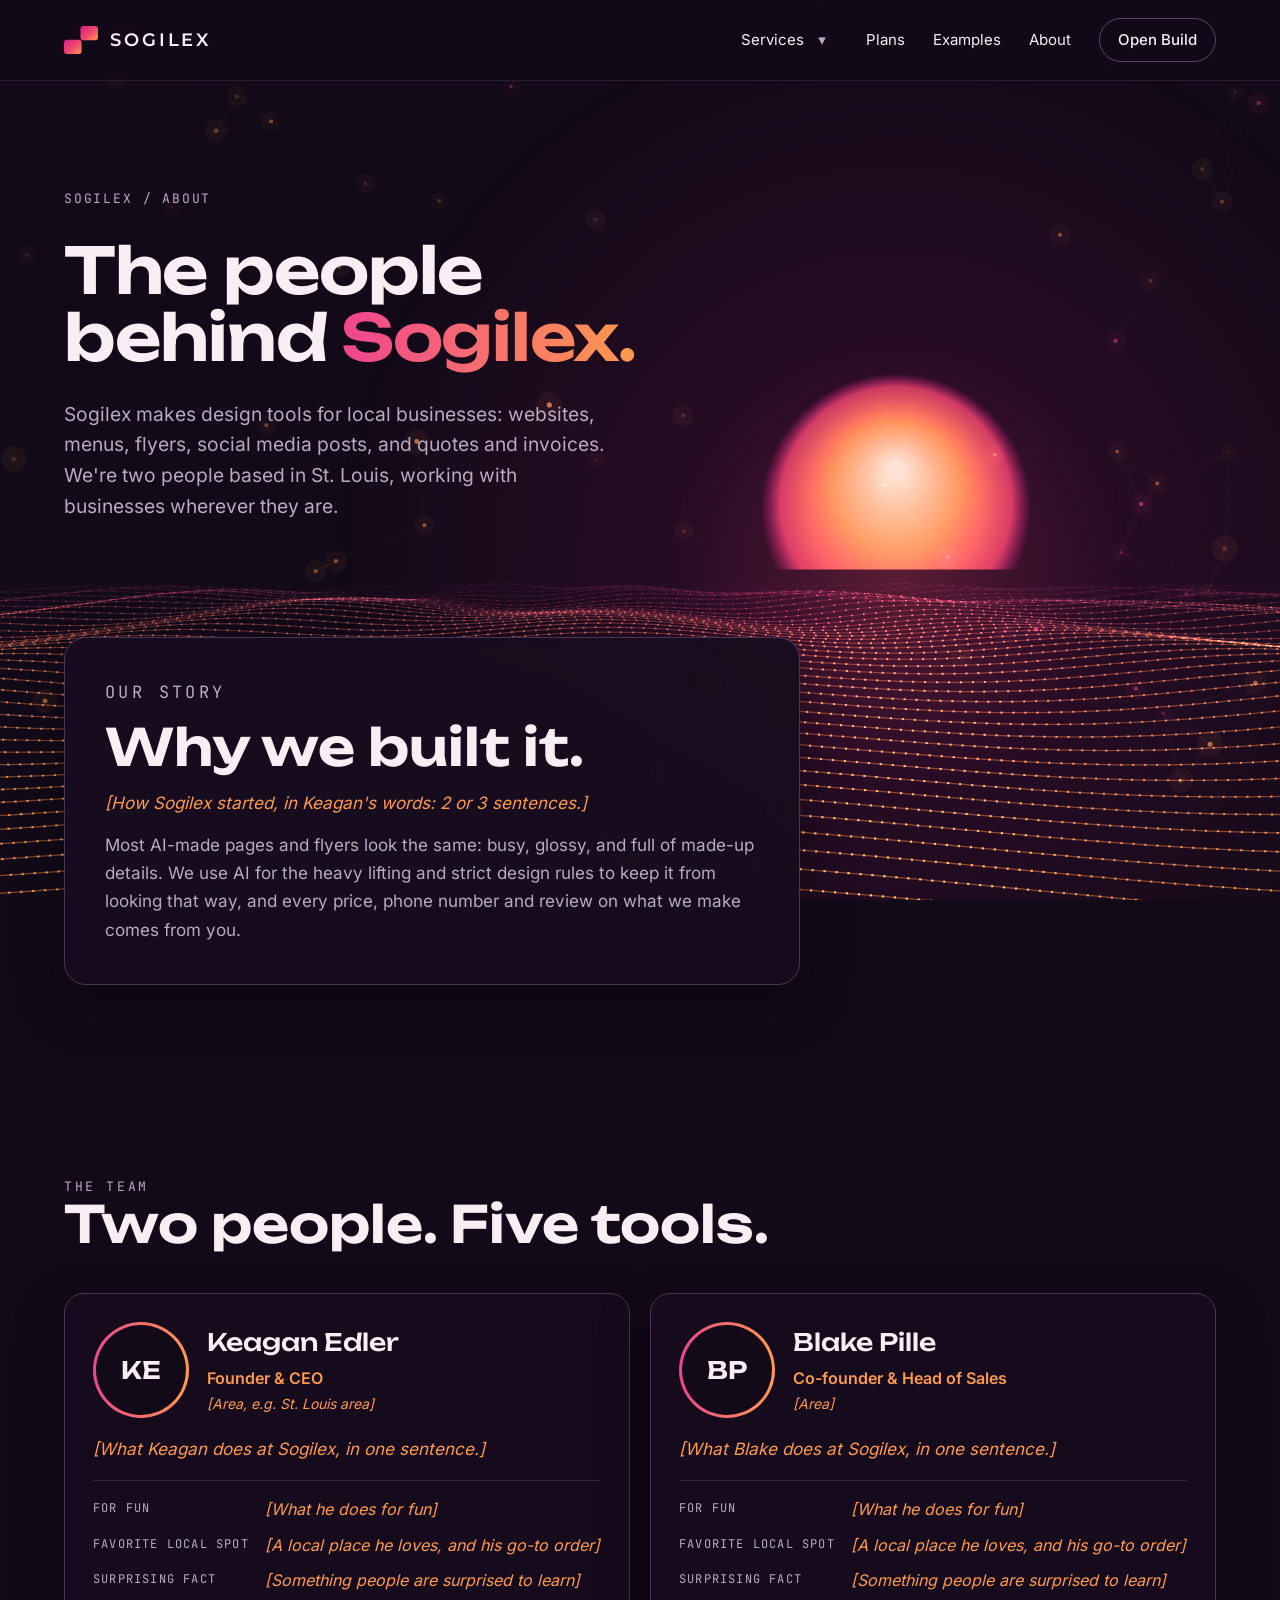
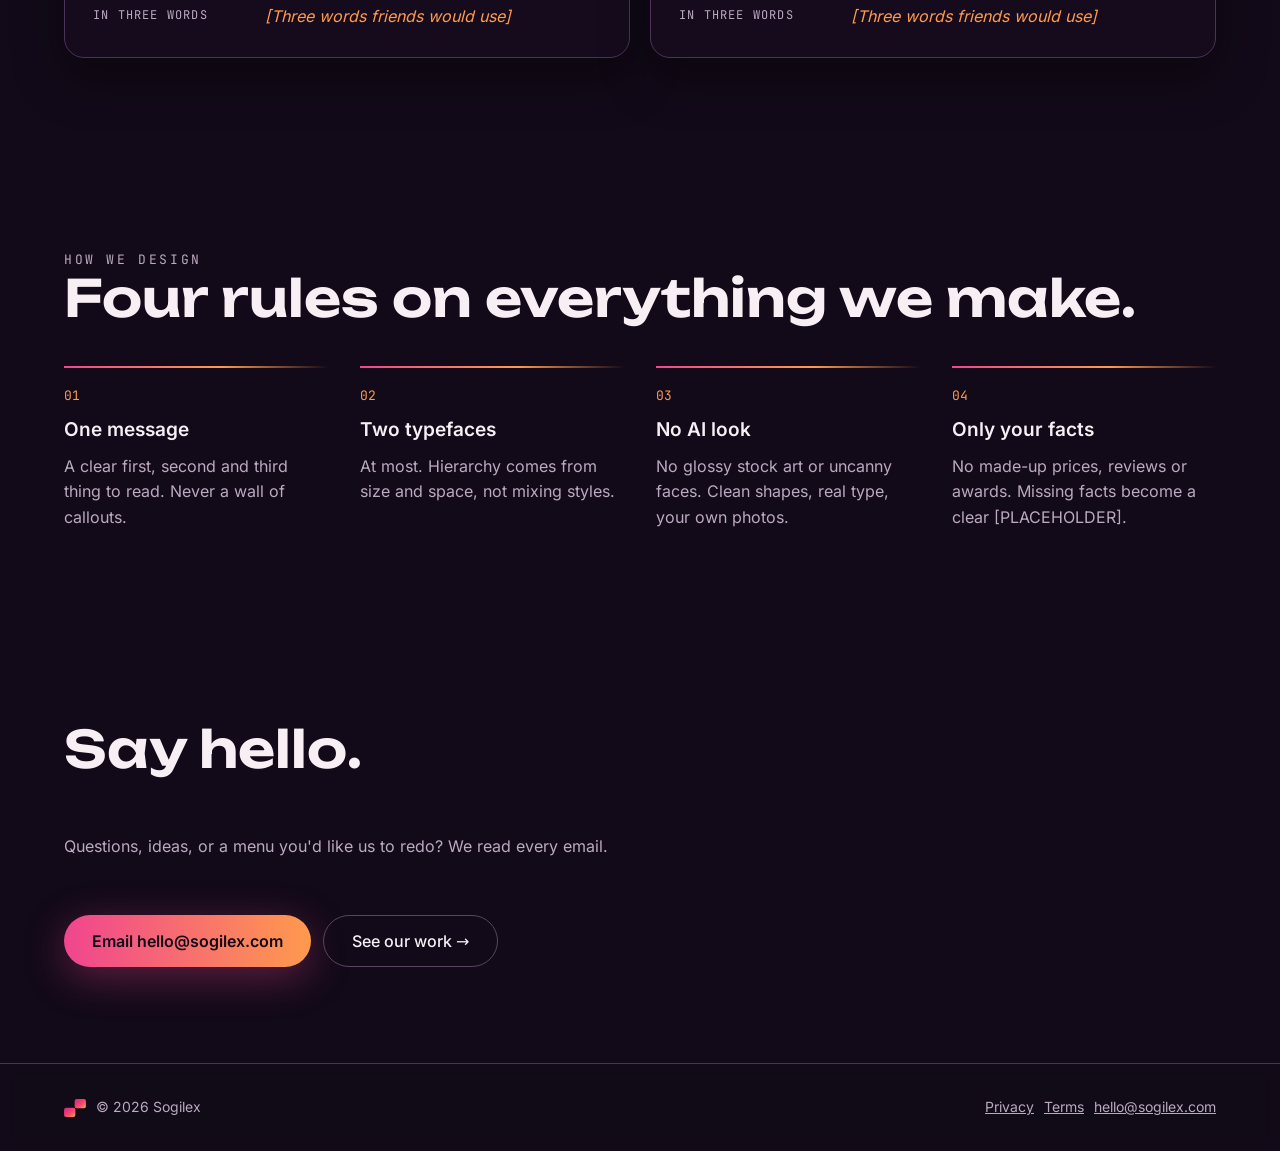
==== about/index.html @ e08c6258 "About page (team, story, rules, contact) with marked blanks for the team's answers; menu: About repl" ====
<!doctype html>
<html lang="en">
<head>
<meta charset="utf-8">
<meta name="viewport" content="width=device-width, initial-scale=1">
<title>About Sogilex · The people behind it</title>
<meta name="description" content="Sogilex makes design tools for local businesses. Meet the two people behind it, based in St. Louis and working with businesses anywhere.">
<meta name="theme-color" content="#120A18">
<meta property="og:title" content="The people behind Sogilex">
<meta property="og:description" content="Design tools for local businesses, made by two people based in St. Louis.">
<meta property="og:url" content="https://sogilex.com/about/">
<link rel="icon" href="/favicon.svg" type="image/svg+xml">
<link rel="preload" href="/assets/fonts/unbounded-latin-600-normal.woff2" as="font" type="font/woff2" crossorigin>
<link rel="stylesheet" href="/assets/site.css">
<script src="/assets/scene.js" defer></script>
<script src="/assets/services.js" defer></script>
</head>
<body>
<a class="skip" href="#main">Skip to content</a>

<svg width="0" height="0" style="position: absolute" aria-hidden="true" focusable="false">
  <defs>
    <linearGradient id="sunset" x1="0" y1="0" x2="1" y2="1"><stop offset="0" stop-color="#D91E8C"/><stop offset="0.55" stop-color="#F2496B"/><stop offset="1" stop-color="#FF9A4D"/></linearGradient>
    <symbol id="mark" viewBox="0 0 124 102"><rect x="0" y="50" width="64" height="52" rx="11" fill="url(#sunset)"/><rect x="60" y="0" width="64" height="52" rx="11" fill="url(#sunset)"/></symbol>
  </defs>
</svg>

<canvas id="scene" aria-hidden="true"></canvas>

<div class="page">
  <header class="site-header">
    <div class="wrap bar">
      <a class="logo" href="/" aria-label="Sogilex home"><svg width="34" height="28" aria-hidden="true"><use href="#mark"/></svg><span class="wordmark">SOGILEX</span></a>
      <nav aria-label="Main">
        <ul class="nav">
          <li class="nav-services"><a href="/services/">Services</a></li>
          <li><a href="/plans/">Plans</a></li>
          <li><a href="/examples/">Examples</a></li>
          <li><a href="/about/" aria-current="page">About</a></li>
          <li><a class="btn btn-ghost btn-sm" href="https://build.sogilex.com/">Open Build</a></li>
        </ul>
      </nav>
    </div>
  </header>

  <main id="main">
    <section class="page-hero hero about-hero" aria-labelledby="hero-title">
      <div class="wrap">
        <div class="hero-copy">
          <a class="crumb" href="/">SOGILEX / ABOUT</a>
          <h1 id="hero-title">The people behind <span class="glow-text">Sogilex.</span></h1>
          <p class="lede" data-horizon>Sogilex makes design tools for local businesses: websites, menus, flyers, social media posts, and quotes and invoices. We're two people based in St. Louis, working with businesses wherever they are.</p>
        </div>
      </div>
    </section>

    <!-- OUR STORY: Keagan writes 2-3 sentences on how and why Sogilex started. Remove the todo class when filled. -->
    <section class="block about-story" aria-labelledby="story-title">
      <div class="wrap">
        <div class="story panel">
          <p class="label">Our story</p>
          <h2 class="h2" id="story-title">Why we built it.</h2>
          <p class="todo">[How Sogilex started, in Keagan's words: 2 or 3 sentences.]</p>
          <p>Most AI-made pages and flyers look the same: busy, glossy, and full of made-up details. We use AI for the heavy lifting and strict design rules to keep it from looking that way, and every price, phone number and review on what we make comes from you.</p>
        </div>
      </div>
    </section>

    <!-- THE TEAM: filled from each person's "Meet the team" profile. Every [bracket] is a blank to fill; remove the todo class when it's real. -->
    <section class="block" aria-labelledby="team-title">
      <div class="wrap">
        <div>
          <p class="label">The team</p>
          <h2 class="h2" id="team-title">Two people. Five tools.</h2>
        </div>
        <div class="team">
          <article class="person panel">
            <div class="person-top">
              <div class="person-photo" aria-hidden="true"><span>KE</span></div>
              <div>
                <h3>Keagan Edler</h3>
                <p class="person-title">Founder &amp; CEO</p>
                <p class="person-area todo">[Area, e.g. St. Louis area]</p>
              </div>
            </div>
            <p class="person-role todo">[What Keagan does at Sogilex, in one sentence.]</p>
            <dl class="person-facts">
              <dt>For fun</dt><dd class="todo">[What he does for fun]</dd>
              <dt>Favorite local spot</dt><dd class="todo">[A local place he loves, and his go-to order]</dd>
              <dt>Surprising fact</dt><dd class="todo">[Something people are surprised to learn]</dd>
              <dt>In three words</dt><dd class="todo">[Three words friends would use]</dd>
            </dl>
          </article>
          <article class="person panel">
            <div class="person-top">
              <div class="person-photo" aria-hidden="true"><span>BP</span></div>
              <div>
                <h3>Blake Pille</h3>
                <p class="person-title">Co-founder &amp; Head of Sales</p>
                <p class="person-area todo">[Area]</p>
              </div>
            </div>
            <p class="person-role todo">[What Blake does at Sogilex, in one sentence.]</p>
            <dl class="person-facts">
              <dt>For fun</dt><dd class="todo">[What he does for fun]</dd>
              <dt>Favorite local spot</dt><dd class="todo">[A local place he loves, and his go-to order]</dd>
              <dt>Surprising fact</dt><dd class="todo">[Something people are surprised to learn]</dd>
              <dt>In three words</dt><dd class="todo">[Three words friends would use]</dd>
            </dl>
          </article>
        </div>
      </div>
    </section>

    <section class="block about-rules" aria-labelledby="rules-title">
      <div class="wrap">
        <div>
          <p class="label">How we design</p>
          <h2 class="h2" id="rules-title">Four rules on everything we make.</h2>
        </div>
        <ol class="rule-row">
          <li><span class="num">01</span><h3>One message</h3><p>A clear first, second and third thing to read. Never a wall of callouts.</p></li>
          <li><span class="num">02</span><h3>Two typefaces</h3><p>At most. Hierarchy comes from size and space, not mixing styles.</p></li>
          <li><span class="num">03</span><h3>No AI look</h3><p>No glossy stock art or uncanny faces. Clean shapes, real type, your own photos.</p></li>
          <li><span class="num">04</span><h3>Only your facts</h3><p>No made-up prices, reviews or awards. Missing facts become a clear [PLACEHOLDER].</p></li>
        </ol>
      </div>
    </section>

    <section class="block about-cta" aria-labelledby="cta-title">
      <div class="wrap">
        <h2 class="h2" id="cta-title">Say hello.</h2>
        <p class="muted">Questions, ideas, or a menu you'd like us to redo? We read every email.</p>
        <div class="actions">
          <a class="btn btn-primary" href="mailto:hello@sogilex.com">Email hello@sogilex.com</a>
          <a class="btn btn-ghost" href="/examples/">See our work →</a>
        </div>
      </div>
    </section>
  </main>

  <footer class="site-footer solid">
    <div class="wrap">
      <span><svg width="22" height="18" aria-hidden="true"><use href="#mark"/></svg>© 2026 Sogilex</span>
      <span class="foot-links"><a href="/privacy/">Privacy</a><a href="/terms/">Terms</a><a href="mailto:hello@sogilex.com">hello@sogilex.com</a></span>
    </div>
  </footer>
</div>
</body>
</html>
---- assets/site.css ----
/* Sogilex: sunset on a night sky. Tokens match design/README.md. */
@font-face { font-family: "Unbounded"; font-weight: 500; font-display: swap; src: url("fonts/unbounded-latin-500-normal.woff2") format("woff2"); }
@font-face { font-family: "Unbounded"; font-weight: 600; font-display: swap; src: url("fonts/unbounded-latin-600-normal.woff2") format("woff2"); }
@font-face { font-family: "Inter"; font-weight: 400; font-display: swap; src: url("fonts/inter-latin-400-normal.woff2") format("woff2"); }
@font-face { font-family: "Inter"; font-weight: 500; font-display: swap; src: url("fonts/inter-latin-500-normal.woff2") format("woff2"); }
@font-face { font-family: "Inter"; font-weight: 600; font-display: swap; src: url("fonts/inter-latin-600-normal.woff2") format("woff2"); }
@font-face { font-family: "JetBrains Mono"; font-weight: 400; font-display: swap; src: url("fonts/jetbrains-mono-latin-400-normal.woff2") format("woff2"); }
@font-face { font-family: "Montserrat"; font-weight: 600; font-display: swap; src: url("fonts/montserrat-latin-600-normal.woff2") format("woff2"); }

:root {
  --night: #120A18;
  --surface: rgba(22, 12, 30, 0.92);
  --line: #33223F;
  --border: #4A3357;
  --text: #F7EFF3;
  --muted: #BBA9C2;
  --magenta: #F0458F;
  --amber: #FF9A4D;
  --sunset: linear-gradient(90deg, #F0458F, #FF9A4D);
  --head: "Unbounded", system-ui, sans-serif;
  --body: "Inter", system-ui, -apple-system, "Segoe UI", sans-serif;
  --mono: "JetBrains Mono", ui-monospace, monospace;
  color-scheme: dark;
}

* { box-sizing: border-box; }
html { scroll-behavior: smooth; }
@media (prefers-reduced-motion: reduce) { html { scroll-behavior: auto; } }
body {
  margin: 0;
  background: var(--night);
  /* Without the scene (no script), a still sunset glow stands in for it. */
  background-image: radial-gradient(ellipse 70% 45% at 70% 72vh, rgba(242, 73, 107, 0.28), rgba(217, 30, 140, 0.08) 45%, transparent 70%);
  background-repeat: no-repeat;
  color: var(--text);
  font-family: var(--body);
  font-size: 1rem;
  line-height: 1.6;
}
.scene-on body { background-image: none; }
a { color: var(--magenta); }
a:hover { color: var(--amber); }
:focus-visible { outline: 2px solid var(--amber); outline-offset: 3px; border-radius: 6px; }
img, svg { display: block; }

#scene { position: fixed; inset: 0; width: 100%; height: 100%; z-index: 0; pointer-events: none; }
.page { position: relative; z-index: 1; }
.wrap { max-width: 1200px; margin: 0 auto; padding-inline: 24px; }
.skip { position: absolute; left: -999px; top: 8px; z-index: 10; background: var(--text); color: var(--night); padding: 10px 16px; border-radius: 8px; font-weight: 600; }
.skip:focus { left: 16px; }

.label { margin: 0; font-family: var(--mono); font-size: 13px; letter-spacing: 0.2em; color: var(--muted); text-transform: uppercase; }
.h2 { margin: 0; font-family: var(--head); font-weight: 600; font-size: clamp(2rem, 4vw, 3.2rem); line-height: 1.08; }
.muted { color: var(--muted); }

.btn { display: inline-flex; align-items: center; min-height: 52px; padding: 0 28px; border-radius: 999px; font-weight: 600; text-decoration: none; }
.btn-primary { background: var(--sunset); color: var(--night); box-shadow: 0 10px 40px rgba(240, 69, 143, 0.35); }
.btn-primary:hover { color: var(--night); filter: brightness(1.06); }
.btn-ghost { border: 1px solid #5A4366; color: var(--text); font-weight: 500; background: rgba(18, 10, 24, 0.5); }
.btn-ghost:hover { border-color: var(--amber); color: var(--text); }
.btn-sm { min-height: 44px; padding: 0 18px; font-weight: 500; font-size: 15px; }

.panel { border: 1px solid var(--border); background: var(--surface); -webkit-backdrop-filter: blur(8px); backdrop-filter: blur(8px); box-shadow: 0 20px 50px rgba(0, 0, 0, 0.35); }

/* header */
.site-header { position: relative; z-index: 2; border-bottom: 1px solid #2A1B33; background: rgba(18, 10, 24, 0.55); -webkit-backdrop-filter: blur(10px); backdrop-filter: blur(10px); }
.bar { display: flex; flex-wrap: wrap; gap: 16px; align-items: center; justify-content: space-between; padding-block: 18px; }
.logo { display: flex; align-items: center; gap: 12px; color: var(--text); text-decoration: none; }
.logo:hover { color: var(--text); }
.wordmark { font-family: "Montserrat", var(--body); font-weight: 600; font-size: 18px; letter-spacing: 0.16em; }
.nav { list-style: none; margin: 0; padding: 0; display: flex; flex-wrap: wrap; gap: 28px; align-items: center; font-size: 15px; }
.nav a:not(.btn) { color: var(--text); text-decoration: none; }
.nav a:not(.btn):hover { color: var(--amber); }

/* hero */
.hero .wrap { padding-top: 96px; min-height: 640px; }
.hero-copy { max-width: 640px; display: flex; flex-direction: column; gap: 28px; align-items: flex-start; }
.hero h1 { margin: 0; font-family: var(--head); font-weight: 600; font-size: clamp(2.6rem, 5.6vw, 4.6rem); line-height: 1.02; letter-spacing: -0.02em; max-width: 12ch; }
.glow-text { background: var(--sunset); -webkit-background-clip: text; background-clip: text; color: transparent; }
.lede { margin: 0; max-width: 34rem; font-size: clamp(1.05rem, 1.5vw, 1.2rem); color: var(--muted); }
.actions { display: flex; flex-wrap: wrap; gap: 12px; margin-top: 8px; }

/* tools */
.tools .wrap { padding-top: 112px; padding-bottom: 56px; display: flex; flex-direction: column; gap: 40px; }
.section-head { display: flex; flex-wrap: wrap; justify-content: space-between; align-items: flex-end; gap: 20px; }
.section-head > div { display: flex; flex-direction: column; gap: 14px; }
.section-head > p { margin: 0; max-width: 26rem; }
.cards { display: grid; grid-template-columns: repeat(auto-fit, minmax(260px, 1fr)); gap: 20px; }
/* Five or six services: rows of three (five = three, then two wider cards) instead of one card left alone. */
@media (min-width: 980px) {
  .cards:has(> :nth-child(5)) { grid-template-columns: repeat(6, minmax(0, 1fr)); }
  .cards:has(> :nth-child(5)) > * { grid-column: span 2; }
  .cards:has(> :nth-child(5):last-child) > :nth-child(n+4) { grid-column: span 3; }
}
.card { display: flex; flex-direction: column; gap: 18px; padding: 28px; border-radius: 18px; }
.card.live { border-color: rgba(255, 154, 77, 0.6); background: linear-gradient(180deg, rgba(58, 20, 52, 0.95), rgba(22, 12, 30, 0.95)); box-shadow: 0 20px 50px rgba(0, 0, 0, 0.35), 0 0 40px rgba(240, 69, 143, 0.12); }
.card-top { display: flex; justify-content: space-between; align-items: center; }
.card-top .label { font-size: 12px; letter-spacing: 0.16em; }
.card h3 { margin: 0; font-family: var(--head); font-weight: 500; font-size: 24px; }
.card p { margin: 0; color: var(--muted); }
.card .more { margin-top: auto; color: var(--text); font-weight: 600; }
.card .more:hover { color: var(--amber); }
.tag { font-family: var(--mono); font-size: 11px; letter-spacing: 0.14em; padding: 5px 10px; border-radius: 999px; border: 1px solid #5A4366; color: var(--muted); text-transform: uppercase; }
.tag.on { border-color: var(--amber); color: var(--amber); }

/* rules */
.rules .wrap { padding-block: 96px; display: flex; flex-wrap: wrap; gap: 56px; }
.rules-intro { flex: 1 1 340px; display: flex; flex-direction: column; gap: 18px; }
.rules-intro p { margin: 0; color: var(--muted); font-size: 17px; line-height: 1.65; max-width: 30rem; }
.rule-list { flex: 1 1 480px; list-style: none; margin: 0; padding: 0; display: grid; grid-template-columns: repeat(auto-fit, minmax(220px, 1fr)); gap: 16px; }
.rule-list li { padding: 26px; border-radius: 16px; display: flex; flex-direction: column; gap: 10px; }
.rule-list .num { font-family: var(--mono); font-size: 13px; color: var(--amber); }
.rule-list h3 { margin: 0; font-size: 19px; font-weight: 600; }
.rule-list p { margin: 0; color: var(--muted); }

/* sample */
.sample .wrap { padding-top: 24px; padding-bottom: 112px; display: flex; flex-direction: column; gap: 28px; }
.sample .h2 { font-size: clamp(1.8rem, 3.4vw, 2.6rem); line-height: 1.1; }
.sample .actions { margin: 0; }
.browser { margin: 0; border-radius: 18px; border: 1px solid #3B2747; background: #1A0F22; padding: 14px; box-shadow: 0 30px 80px rgba(217, 30, 140, 0.18); }
.dots { display: flex; gap: 8px; padding: 4px 6px 14px; }
.dots span { width: 10px; height: 10px; border-radius: 50%; background: #3B2747; }
.browser figcaption { padding: 14px 6px 4px; color: var(--muted); font-size: 14px; }

/* also + footer */
.solid { border-top: 1px solid var(--border); background: rgba(18, 10, 24, 0.9); -webkit-backdrop-filter: blur(8px); backdrop-filter: blur(8px); }
.also .wrap { padding-block: 56px; display: flex; flex-wrap: wrap; gap: 24px; justify-content: space-between; align-items: center; }
.also h2 { margin: 6px 0 0; font-size: 20px; font-weight: 600; }
.site-footer .wrap { padding-block: 32px; display: flex; flex-wrap: wrap; gap: 16px; justify-content: space-between; align-items: center; color: var(--muted); font-size: 14px; }
.site-footer .wrap > span { display: flex; align-items: center; gap: 10px; }
.site-footer a { color: var(--muted); }

@media (max-width: 640px) {
  .hero .wrap { padding-top: 64px; min-height: 560px; }
  .nav { gap: 18px; }
}
@media (max-width: 480px) {
  .nav li:not(:last-child) { display: none; }
}

/* ---------- product pages (menus, flyers) ---------- */
.page-hero .wrap { padding-top: 88px; min-height: 600px; }
.page-hero .hero-copy { max-width: 700px; }
.page-hero h1 { margin: 0; font-family: var(--head); font-weight: 600; font-size: clamp(2.3rem, 5vw, 4rem); line-height: 1.04; letter-spacing: -0.02em; }
.crumb { color: var(--muted); text-decoration: none; font-family: var(--mono); font-size: 13px; letter-spacing: 0.14em; }
.crumb:hover { color: var(--amber); }

.waitlist { display: flex; flex-direction: column; gap: 10px; width: 100%; max-width: 520px; }
.waitlist label { font-weight: 600; font-size: 15px; }
.waitlist .row { display: flex; flex-wrap: wrap; gap: 10px; }
.waitlist input[type="email"] { flex: 1 1 240px; min-height: 52px; padding: 0 18px; border-radius: 999px; border: 1px solid var(--border); background: rgba(18, 10, 24, 0.85); color: var(--text); font: inherit; }
.waitlist input[type="email"]:focus { outline: none; border-color: var(--magenta); box-shadow: 0 0 0 4px rgba(240, 69, 143, 0.2); }
.waitlist button { border: 0; cursor: pointer; font: inherit; font-weight: 600; }
.waitlist button:disabled { opacity: 0.6; cursor: wait; }
.waitlist .hp { position: absolute; left: -9999px; width: 1px; height: 1px; overflow: hidden; }
.form-status { margin: 0; min-height: 1.6em; font-size: 14px; color: var(--muted); }
.waitlist.done .form-status { color: var(--amber); }

.split { display: flex; flex-wrap: wrap; gap: 48px; align-items: center; }
.split > * { flex: 1 1 380px; min-width: 0; }
.block .wrap { padding-block: 96px; display: flex; flex-direction: column; gap: 40px; }

.steps { list-style: none; margin: 0; padding: 0; display: grid; grid-template-columns: repeat(auto-fit, minmax(240px, 1fr)); gap: 16px; counter-reset: step; }
.steps li { counter-increment: step; padding: 26px; border-radius: 16px; display: flex; flex-direction: column; gap: 10px; }
.steps li::before { content: "0" counter(step); font-family: var(--mono); font-size: 13px; color: var(--amber); }
.steps h3, .promises h3 { margin: 0; font-size: 19px; font-weight: 600; }
.steps p, .promises p { margin: 0; color: var(--muted); }
.promises { list-style: none; margin: 0; padding: 0; display: grid; grid-template-columns: repeat(auto-fit, minmax(240px, 1fr)); gap: 16px; }
.promises li { padding: 26px; border-radius: 16px; display: flex; flex-direction: column; gap: 10px; }

.faq { display: flex; flex-direction: column; gap: 12px; max-width: 820px; }
.faq details { border-radius: 14px; padding: 0 22px; }
.faq summary { cursor: pointer; padding: 20px 0; font-weight: 600; font-size: 17px; list-style-position: outside; }
.faq details p { margin: 0 0 20px; color: var(--muted); }

.sample-note { margin: 12px 0 0; font-size: 14px; color: var(--muted); text-align: center; }

/* Sample menu: a printed card, deliberately not in Sogilex's own type. */
.menu-card { background: #F6F0E6; color: #2B2420; border-radius: 6px; padding: clamp(28px, 5vw, 48px); box-shadow: 0 30px 80px rgba(0, 0, 0, 0.45), 0 0 60px rgba(255, 154, 77, 0.12); font-family: "Iowan Old Style", "Palatino Linotype", Palatino, Georgia, serif; max-width: 520px; margin-inline: auto; }
.menu-card header { text-align: center; border-bottom: 1px solid #CDBFAE; padding-bottom: 20px; margin-bottom: 24px; }
.menu-card .m-name { margin: 0; font-size: clamp(26px, 4vw, 34px); letter-spacing: 0.14em; text-transform: uppercase; font-weight: 600; }
.menu-card .m-tag { margin: 6px 0 0; font-style: italic; color: #6B5D52; }
.menu-card h4 { margin: 0 0 12px; font-size: 13px; letter-spacing: 0.24em; text-transform: uppercase; color: #9A4A2E; font-weight: 600; }
.menu-card section + section { margin-top: 26px; }
.menu-card .item { display: grid; grid-template-columns: 1fr auto; gap: 2px 16px; margin-bottom: 14px; }
.menu-card .i-name { font-size: 17px; font-weight: 600; }
.menu-card .i-name small { font-size: 11px; letter-spacing: 0.08em; color: #6B5D52; font-weight: 400; margin-left: 6px; }
.menu-card .i-price { font-size: 17px; font-variant-numeric: tabular-nums; }
.menu-card .i-desc { grid-column: 1 / -1; font-size: 14px; font-style: italic; color: #6B5D52; line-height: 1.45; }
.menu-card footer { margin-top: 26px; border-top: 1px solid #CDBFAE; padding-top: 16px; text-align: center; font-size: 13px; color: #6B5D52; letter-spacing: 0.04em; }

/* Sample flyer: one message, two typefaces, real space. */
.flyer-card { background: #F2EADB; color: #183126; border-radius: 6px; aspect-ratio: 8.5 / 11; max-width: 440px; margin-inline: auto; padding: clamp(24px, 5vw, 40px); display: flex; flex-direction: column; position: relative; overflow: hidden; box-shadow: 0 30px 80px rgba(0, 0, 0, 0.45), 0 0 60px rgba(240, 69, 143, 0.12); font-family: var(--body); }
.flyer-card .f-sun { position: absolute; right: -22%; top: 9%; width: 64%; aspect-ratio: 1; border-radius: 50%; background: #E2543B; }
.flyer-card .f-kicker { margin: 0; font-family: var(--mono); font-size: 12px; letter-spacing: 0.2em; text-transform: uppercase; position: relative; }
.flyer-card .f-title { margin: auto 0 0; font-family: var(--head); font-weight: 600; font-size: clamp(40px, 9vw, 64px); line-height: 0.95; letter-spacing: -0.02em; position: relative; }
.flyer-card .f-when { margin: 18px 0 0; font-size: clamp(17px, 2.6vw, 21px); font-weight: 600; position: relative; }
.flyer-card .f-where { margin: 4px 0 0; font-size: 15px; position: relative; }
.flyer-card .f-foot { margin: 22px 0 0; padding-top: 14px; border-top: 2px solid #183126; display: flex; justify-content: space-between; gap: 12px; font-size: 13px; position: relative; }

.avoid { list-style: none; margin: 0; padding: 0; display: flex; flex-direction: column; gap: 14px; }
.avoid li { display: grid; grid-template-columns: 28px 1fr; gap: 12px; align-items: start; }
.avoid li::before { content: "×"; font-family: var(--mono); color: var(--magenta); font-size: 18px; line-height: 1.4; }
.avoid strong { display: block; }
.avoid span { color: var(--muted); }

/* ---------- examples ---------- */
.examples-hero .wrap { min-height: 480px; }
.example { display: grid; grid-template-columns: minmax(0, 1.35fr) minmax(0, 1fr); gap: 40px; align-items: center; padding: clamp(18px, 3vw, 32px); border-radius: 22px; background: #160C1D; }
.example-shot { display: block; text-decoration: none; transition: transform .2s ease, box-shadow .2s ease; }
.example-shot:hover { transform: translateY(-3px); box-shadow: 0 36px 90px rgba(217, 30, 140, 0.26); }
.example-shot:focus-visible { outline: 3px solid var(--amber); outline-offset: 4px; }
.example-shot img { display: block; width: 100%; height: auto; border-radius: 10px; }
.example-meta { display: flex; flex-direction: column; gap: 18px; }
.example-meta .h2 { margin: 0; font-size: clamp(1.7rem, 3vw, 2.3rem); line-height: 1.1; }
.example-tags { display: flex; flex-wrap: wrap; gap: 12px; align-items: center; }
.example-how { margin: 0; padding-left: 1.1em; color: var(--muted); display: flex; flex-direction: column; gap: 8px; }
.example-how b { color: var(--text); font-weight: 600; }
.example .actions { margin: 4px 0 0; }
.example-paper img { border-radius: 4px; box-shadow: 0 24px 60px rgba(0, 0, 0, 0.45); }
.example-pair { display: grid; grid-template-columns: minmax(0, 1fr) minmax(0, 1fr); gap: 20px; align-items: center; }
@media (max-width: 860px) {
  .example { grid-template-columns: minmax(0, 1fr); gap: 28px; }
}

/* 04 / Done for you (homepage): prices and the free sample form */
.dfy .wrap { padding-top: 24px; padding-bottom: 96px; display: flex; flex-direction: column; gap: 28px; }
.dfy-head { display: flex; flex-direction: column; gap: 14px; max-width: 46rem; }
.dfy .h2 { font-size: clamp(1.8rem, 3.4vw, 2.6rem); line-height: 1.1; }
.dfy-lede { margin: 0; font-size: 17px; }
.dfy-prices { display: grid; grid-template-columns: repeat(auto-fit, minmax(260px, 1fr)); gap: 20px; }
.dfy-prices .dfy-list { flex: 1; }
.dfy-price { margin: 0; color: var(--text) !important; font-size: 17px; }
.dfy-price b { font-family: var(--head); font-weight: 600; font-size: 40px; margin-right: 4px; }
.dfy-price span { color: var(--muted); }
.dfy-list { margin: 0; padding-left: 20px; color: var(--muted); display: flex; flex-direction: column; gap: 6px; }
.dfy-terms { margin: -8px 0 0; font-size: 15px; }
.dfy-terms b { color: var(--text); }
.dfy-form { border-radius: 18px; padding: 28px; display: flex; flex-direction: column; gap: 20px; }
.dfy-form-head h3 { margin: 0 0 6px; font-family: var(--head); font-weight: 500; font-size: 24px; }
.dfy-form-head p { margin: 0; }
.dfy-fields { display: grid; grid-template-columns: repeat(auto-fit, minmax(220px, 1fr)); gap: 14px; }
.dfy-fields label { display: flex; flex-direction: column; gap: 6px; font-weight: 600; font-size: 15px; }
.dfy-fields .wide { grid-column: 1 / -1; }
.dfy-fields .opt { font-weight: 400; color: var(--muted); }
.dfy-fields input, .dfy-fields textarea { min-height: 48px; padding: 10px 14px; border-radius: 12px; border: 1px solid var(--border); background: rgba(18, 10, 24, 0.85); color: var(--text); font: inherit; font-weight: 400; }
.dfy-fields textarea { resize: vertical; }
.dfy-fields input:focus, .dfy-fields textarea:focus { outline: none; border-color: var(--magenta); box-shadow: 0 0 0 4px rgba(240, 69, 143, 0.2); }
.dfy-fields input[aria-invalid="true"] { border-color: #FF7A7A; }
.dfy-send { display: flex; flex-wrap: wrap; gap: 14px 20px; align-items: center; }
.dfy-send button { border: 0; cursor: pointer; font: inherit; font-weight: 600; }
.dfy-send button:disabled { opacity: 0.6; cursor: wait; }
.dfy-form .hp { position: absolute; left: -9999px; width: 1px; height: 1px; overflow: hidden; }
.dfy-form.done .form-status { color: var(--amber); }
.dfy-form .form-status.err { color: #FF9C9C; }

/* ---------- "Services" tab (built by assets/services.js) ---------- */
.nav .nav-services { position: relative; display: flex; align-items: center; gap: 2px; }
.svc-toggle { background: none; border: 0; color: var(--muted); font: inherit; cursor: pointer; min-width: 32px; min-height: 32px; border-radius: 8px; }
.svc-toggle:hover, .nav-services.open .svc-toggle { color: var(--amber); }
.svc-menu { display: none; position: absolute; top: calc(100% + 12px); left: -16px; z-index: 20; min-width: 270px; padding: 10px; border-radius: 16px;
  border: 1px solid var(--border); background: #1A1022; box-shadow: 0 24px 60px rgba(0, 0, 0, 0.5); flex-direction: column; gap: 2px; }
.nav-services.open .svc-menu { display: flex; }
@media (hover: hover) and (min-width: 481px) { .nav-services:hover .svc-menu, .nav-services:focus-within .svc-menu { display: flex; } }
.svc-menu a { text-decoration: none; }
.svc-item { display: flex; justify-content: space-between; align-items: baseline; gap: 16px; padding: 10px 12px; border-radius: 10px; color: var(--text) !important; }
.svc-item:hover { background: rgba(255, 154, 77, 0.1); }
.svc-item-title { font-weight: 600; }
.svc-item-label { font-family: var(--mono); font-size: 11px; letter-spacing: 0.14em; text-transform: uppercase; color: var(--muted); }
.svc-all, .svc-dfy { padding: 10px 12px 6px; font-size: 14px; color: var(--amber) !important; }
.svc-all { border-top: 1px solid #2A1B33; margin-top: 6px; padding-top: 12px; }
.svc-dfy { padding-top: 2px; color: var(--muted) !important; }
.card .more-quiet { margin-top: 0; font-weight: 500; color: var(--muted); }
@media (max-width: 480px) {
  .nav li.nav-services { display: flex; position: static; }
  .site-header .bar { position: relative; }
  .svc-menu { left: 16px; right: 16px; min-width: 0; top: calc(100% - 6px); }
}

/* ---------- privacy and terms ---------- */
.legal-hero .wrap { min-height: 380px; }
.legal { max-width: 820px; padding: clamp(22px, 4vw, 48px); border-radius: 22px; background: #160C1D; display: flex; flex-direction: column; gap: 14px; font-size: 16px; line-height: 1.65; }
.legal h2 { margin: 22px 0 0; font-family: var(--display); font-weight: 600; font-size: clamp(1.15rem, 2vw, 1.4rem); line-height: 1.2; }
.legal h2:first-child { margin-top: 0; }
.legal p, .legal ul { margin: 0; color: var(--muted); }
.legal ul { padding-left: 1.2em; display: flex; flex-direction: column; gap: 8px; }
.legal b { color: var(--text); font-weight: 600; }
.legal a { color: var(--amber); }
.foot-links { display: inline-flex; gap: 16px; flex-wrap: wrap; }

/* ---------- plans ---------- */
.plans-grid { display: grid; grid-template-columns: minmax(0, 1fr) minmax(0, 1fr); gap: 20px; align-items: stretch; }
.plan { display: flex; flex-direction: column; gap: 18px; }
.plan .dfy-list { flex: 1; }
.plan-btn { align-self: flex-start; }
.plan-limits { padding: 28px; border-radius: 18px; display: flex; flex-direction: column; gap: 14px; }
.plan-limits h3 { margin: 0; font-family: var(--head); font-weight: 500; font-size: 20px; }
.plan-limits p { margin: 0; font-size: 15px; }
.plan-limits b { color: var(--text); }
.plan-extras { padding: 8px 28px; border-radius: 18px; }
.plan-extras table { width: 100%; border-collapse: collapse; font-size: 16px; }
.plan-extras th { text-align: left; font-weight: 600; padding: 16px 16px 16px 0; color: var(--text); }
.plan-extras th span { display: block; font-weight: 400; font-size: 14px; color: var(--muted); margin-top: 2px; }
.plan-extras td { text-align: right; padding: 16px 0; white-space: nowrap; font-weight: 600; color: var(--text); }
.plan-extras tr + tr th, .plan-extras tr + tr td { border-top: 1px solid var(--border); }
@media (max-width: 760px) { .plans-grid { grid-template-columns: minmax(0, 1fr); } }

/* New in Sogilex (homepage) */
.news .wrap { padding-top: 24px; padding-bottom: 72px; display: flex; flex-direction: column; gap: 32px; }
.news .news-h { font-size: clamp(1.8rem, 3.4vw, 2.6rem); line-height: 1.1; }
.news-list { list-style: none; margin: 0; padding: 0; display: grid; grid-template-columns: repeat(auto-fit, minmax(230px, 1fr)); gap: 16px; }
.news-list li { padding: 24px; border-radius: 16px; display: flex; flex-direction: column; gap: 10px; }
.news-list time { font-family: var(--mono); font-size: 12px; letter-spacing: 0.14em; text-transform: uppercase; color: var(--amber); }
.news-list h3 { margin: 0; font-size: 19px; font-weight: 600; }
.news-list p { margin: 0; color: var(--muted); }
.news-list a { margin-top: auto; color: var(--text); font-weight: 600; }
.news-list a:hover { color: var(--amber); }
@media (min-width: 900px) {
  /* two wide over three: five cards without one left alone on a row */
  .news-list { grid-template-columns: repeat(6, 1fr); }
  .news-list li { grid-column: span 2; }
  .news-list li:nth-child(-n + 2) { grid-column: span 3; }
}

/* Homepage showcase: real output of the tools beside the headline (demo businesses, see /examples/) */
.hero .wrap { display: grid; grid-template-columns: minmax(0, 1fr); gap: 40px; }
.showcase { position: relative; width: 100%; max-width: 560px; aspect-ratio: 1 / 0.86; margin-inline: auto; }
.show { position: absolute; display: block; border-radius: 10px; overflow: hidden; background: #fff; text-decoration: none;
  box-shadow: 0 24px 50px rgba(0, 0, 0, 0.55), 0 0 0 1px rgba(255, 255, 255, 0.08);
  transition: transform .35s cubic-bezier(.2, .7, .2, 1), box-shadow .35s; }
.show img { display: block; width: 100%; height: auto; }
.show span { position: absolute; left: 8px; bottom: 8px; padding: 3px 8px; border-radius: 999px; background: rgba(18, 10, 24, 0.86); color: var(--text);
  font: 600 11px/1.4 var(--mono); letter-spacing: 0.12em; text-transform: uppercase; }
.show-site { width: 78%; left: 22%; top: 0; transform: rotate(2deg); z-index: 1; }
.show-menu { width: 38%; left: 0; top: 16%; transform: rotate(-6deg); z-index: 2; }
.show-flyer { width: 32%; left: 37%; top: 34%; transform: rotate(3deg); z-index: 3; }
.show-post { width: 32%; right: 0; top: 50%; transform: rotate(-3deg); z-index: 4; }
.show:hover, .show:focus-visible { z-index: 5; box-shadow: 0 30px 60px rgba(0, 0, 0, 0.6), 0 0 0 2px var(--amber); }
.show-site:hover, .show-site:focus-visible { transform: rotate(0deg) translateY(-6px); }
.show-menu:hover, .show-menu:focus-visible { transform: rotate(-2deg) translateY(-6px) scale(1.03); }
.show-flyer:hover, .show-flyer:focus-visible { transform: rotate(0deg) translateY(-6px) scale(1.03); }
.show-post:hover, .show-post:focus-visible { transform: rotate(0deg) translateY(-6px) scale(1.03); }
.show:focus-visible { outline: none; }
.show-note { position: absolute; left: 0; right: 0; bottom: -6px; margin: 0; text-align: right; font: 12px var(--mono); letter-spacing: 0.08em; color: var(--muted); }
.show-note a { color: var(--text); }
@media (min-width: 980px) {
  .hero .wrap { grid-template-columns: minmax(0, 1.05fr) minmax(0, 1fr); align-items: center; gap: 32px; }
  .showcase { max-width: none; }
}
@media (max-width: 979px) { .showcase { max-width: 460px; margin-top: 8px; } }
@media (prefers-reduced-motion: reduce) { .show { transition: none; } }
.show-note { right: 0; left: auto; bottom: -14px; width: max-content; margin-left: auto; padding: 5px 12px; border-radius: 999px; background: rgba(18, 10, 24, 0.88); border: 1px solid var(--border); }

/* Homepage: lighter "How we design" and "How Build works" (no boxes, so the page isn't box after box) */
.home-rules .wrap { flex-direction: column; gap: 44px; padding-block: 88px; }
.home-rules .rules-intro { flex: none; max-width: 46rem; }
.rule-row { list-style: none; margin: 0; padding: 0; display: grid; grid-template-columns: repeat(4, minmax(0, 1fr)); gap: 32px; }
.rule-row li { display: flex; flex-direction: column; gap: 8px; padding-top: 18px; border-top: 2px solid transparent;
  border-image: linear-gradient(90deg, var(--magenta), var(--amber) 60%, transparent) 1; }
.rule-row .num { font-family: var(--mono); font-size: 13px; color: var(--amber); }
.rule-row h3 { margin: 0; font-size: 19px; font-weight: 600; }
.rule-row p { margin: 0; color: var(--muted); }
@media (max-width: 860px) { .rule-row { grid-template-columns: repeat(2, minmax(0, 1fr)); gap: 28px 20px; } }
@media (max-width: 420px) { .rule-row { grid-template-columns: minmax(0, 1fr); } }

.flow { list-style: none; margin: 8px 0 0; padding: 0; display: grid; grid-template-columns: repeat(3, minmax(0, 1fr)); gap: 32px; position: relative; }
.flow::before { content: ""; position: absolute; left: 28px; right: 28px; top: 27px; height: 2px; background: linear-gradient(90deg, var(--magenta), var(--amber)); opacity: .55; }
.flow li { position: relative; display: flex; flex-direction: column; gap: 8px; }
.flow-n { width: 56px; height: 56px; border-radius: 50%; display: grid; place-items: center; margin-bottom: 8px;
  background: var(--night); border: 2px solid var(--amber); font: 600 16px var(--mono); color: var(--text); position: relative; z-index: 1; }
.flow h3 { margin: 0; font-size: 19px; font-weight: 600; }
.flow p { margin: 0; color: var(--muted); max-width: 24rem; }
@media (max-width: 760px) {
  .flow { grid-template-columns: minmax(0, 1fr); gap: 26px; }
  .flow::before { left: 27px; right: auto; top: 28px; bottom: 28px; width: 2px; height: auto; background: linear-gradient(180deg, var(--magenta), var(--amber)); }
  .flow li { padding-left: 76px; min-height: 56px; }
  .flow-n { position: absolute; left: 0; top: 0; margin: 0; }
}
@media (max-width: 760px) {
  .flow::before { display: none; }
  .flow li:not(:last-child)::after { content: ""; position: absolute; left: 27px; top: 56px; bottom: -26px; width: 2px; background: linear-gradient(180deg, var(--magenta), var(--amber)); opacity: .55; }
}
.show-site span { top: 8px; bottom: auto; left: auto; right: 8px; }

/* About page */
.about-hero .wrap { min-height: 460px; }
.story { max-width: 46rem; padding: clamp(24px, 4vw, 40px); border-radius: 22px; display: flex; flex-direction: column; gap: 14px; }
.story p { margin: 0; color: var(--muted); font-size: 17px; line-height: 1.65; }
.team { display: grid; grid-template-columns: repeat(auto-fit, minmax(min(100%, 340px), 1fr)); gap: 20px; }
.person { padding: 28px; border-radius: 20px; display: flex; flex-direction: column; gap: 18px; }
.person-top { display: flex; align-items: center; gap: 18px; }
.person-photo { flex: none; width: 96px; height: 96px; border-radius: 50%; padding: 3px; background: var(--sunset); }
.person-photo span, .person-photo img { width: 100%; height: 100%; border-radius: 50%; display: grid; place-items: center; object-fit: cover; background: var(--night); font: 600 24px var(--head); color: var(--text); }
.person h3 { margin: 0; font-family: var(--head); font-weight: 500; font-size: 24px; }
.person-title { margin: 4px 0 0; color: var(--amber); font-weight: 600; }
.person-area { margin: 2px 0 0; color: var(--muted); font-size: 14px; }
.person-role { margin: 0; color: var(--text); font-size: 17px; line-height: 1.55; }
.person-facts { margin: 0; display: grid; grid-template-columns: max-content 1fr; gap: 10px 16px; padding-top: 16px; border-top: 1px solid var(--line); }
.person-facts dt { font-family: var(--mono); font-size: 12px; letter-spacing: 0.1em; text-transform: uppercase; color: var(--muted); padding-top: 2px; }
.person-facts dd { margin: 0; color: var(--text); }
@media (max-width: 480px) { .person-facts { grid-template-columns: minmax(0, 1fr); gap: 2px; } .person-facts dd { margin-bottom: 10px; } }
.about-cta .wrap { align-items: flex-start; }
.about-cta .actions { margin: 0; }
/* Blanks still to fill (visible on purpose; none may remain when the page goes live) */
.todo { color: var(--amber) !important; font-style: italic; }
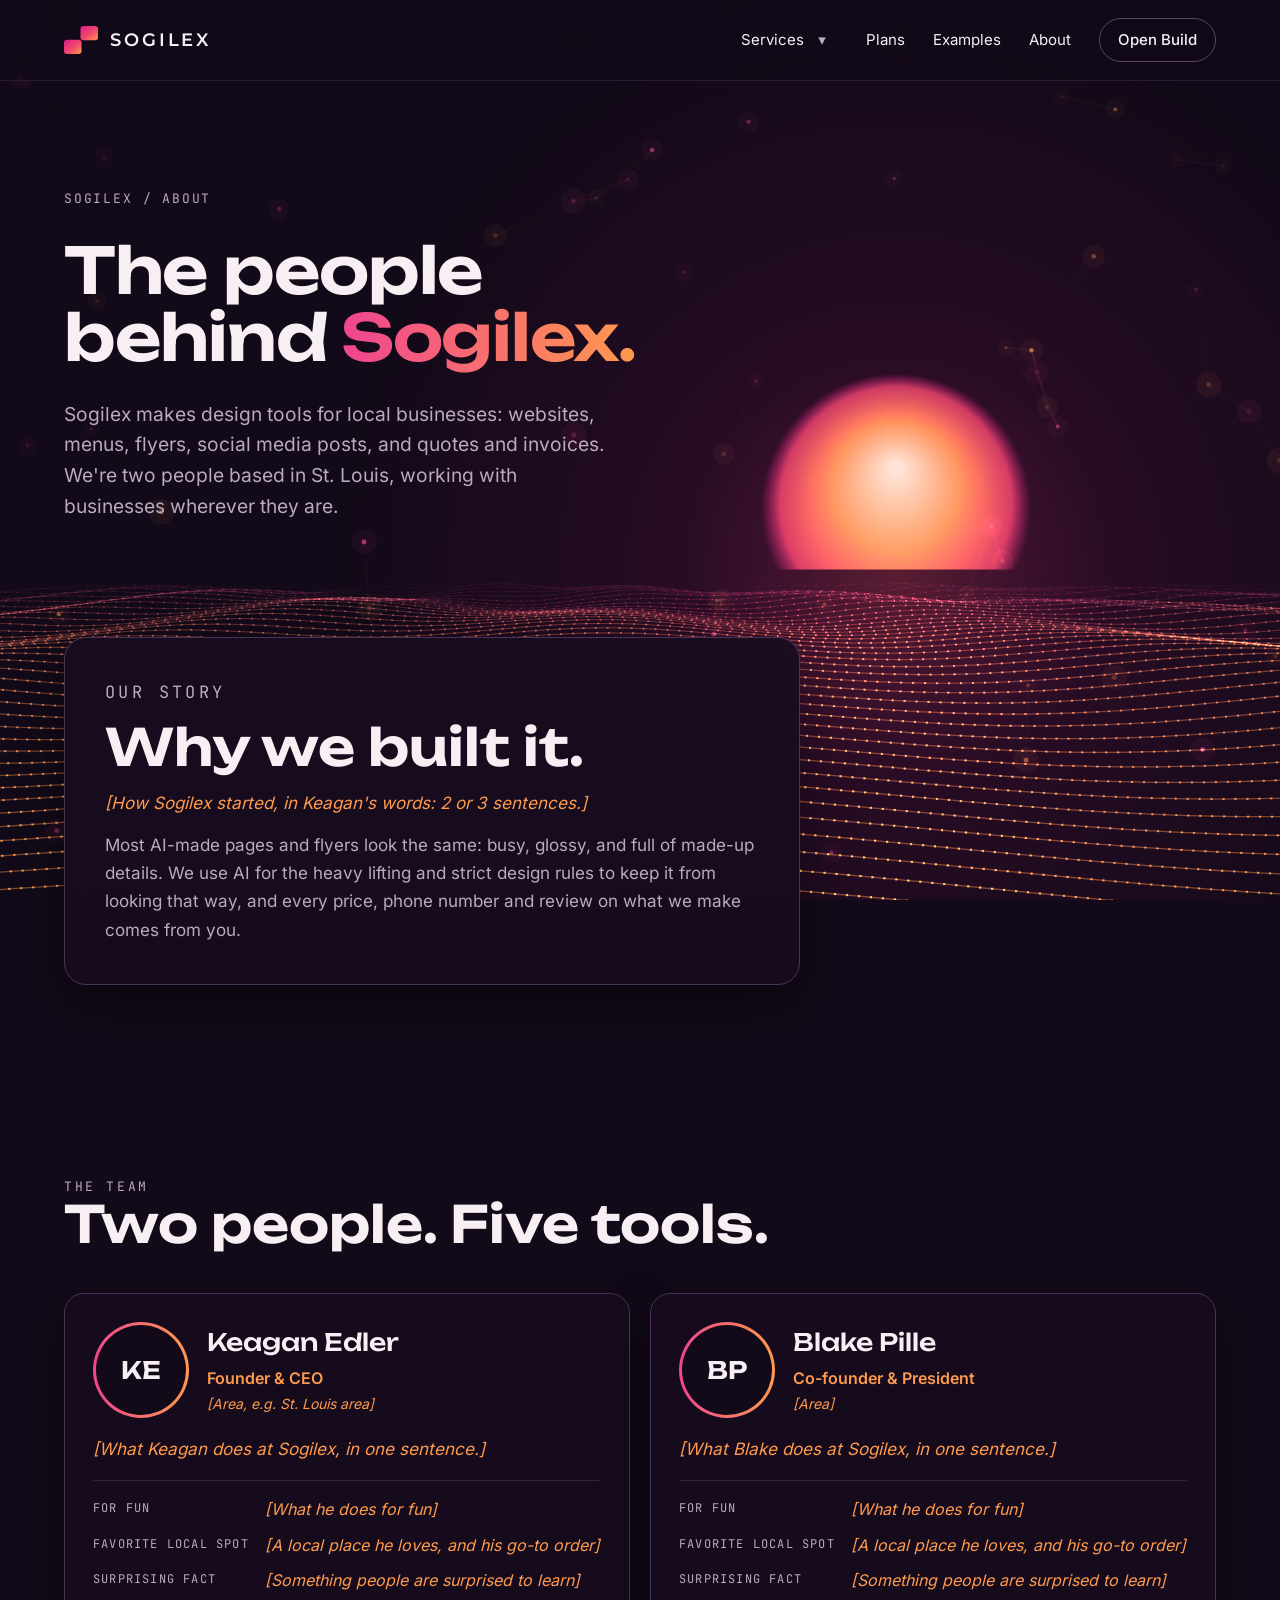
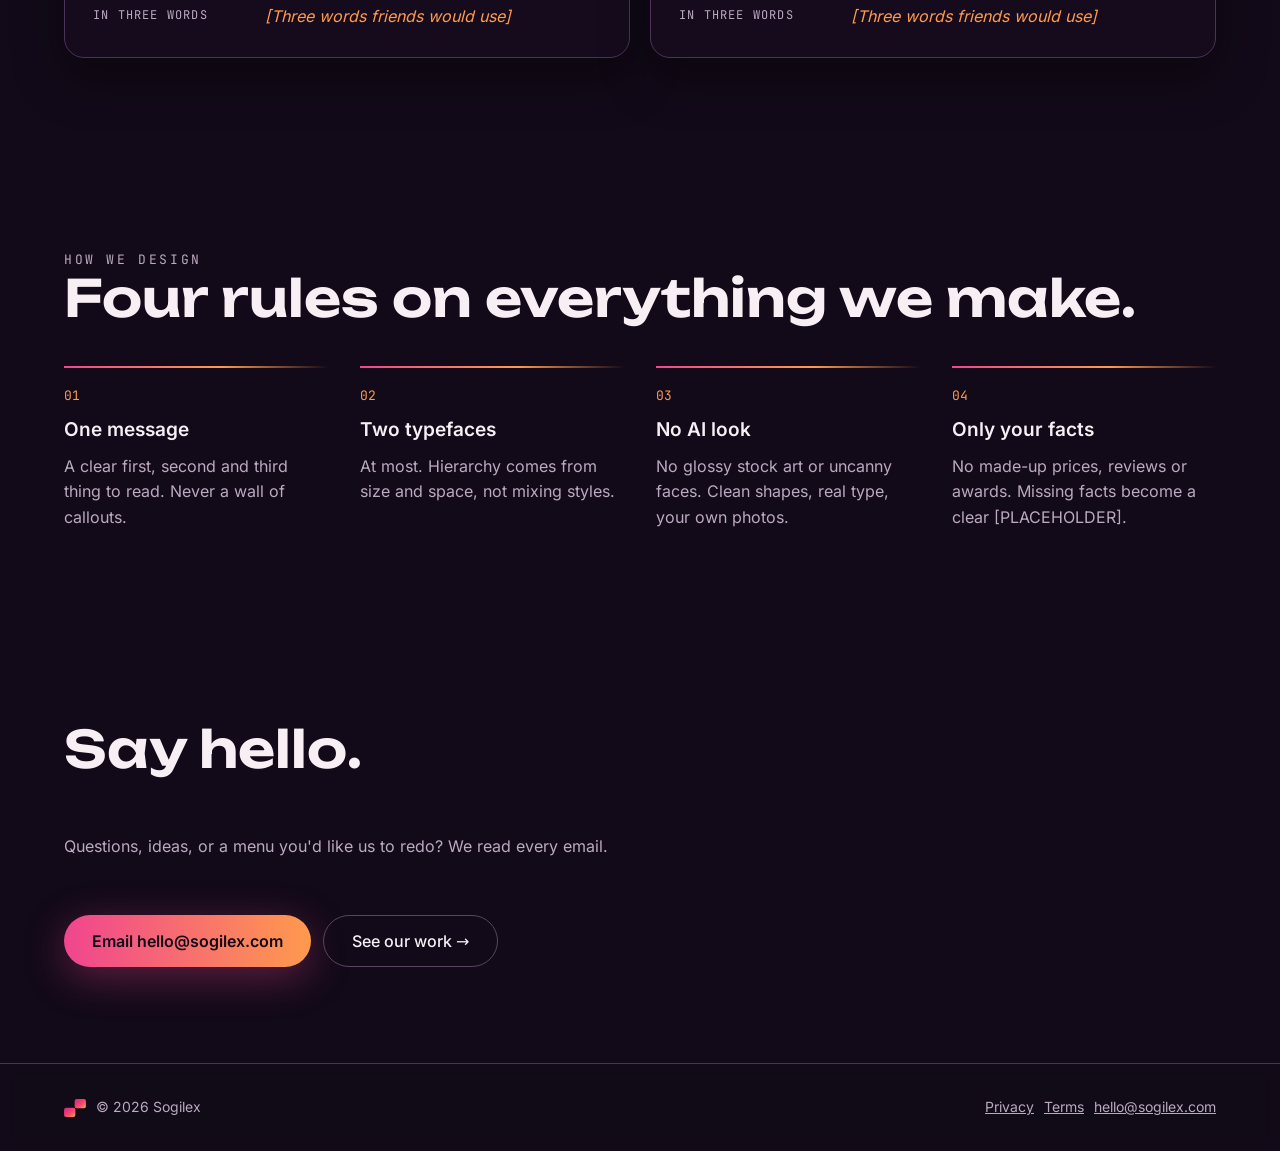
==== commit b0826160: "Titles: Blake is Co-founder & President (About page draft, handoff notes); owner Founder & CEO confi" ====
--- a/about/index.html
+++ b/about/index.html
@@ -96,7 +96,7 @@
               <div class="person-photo" aria-hidden="true"><span>BP</span></div>
               <div>
                 <h3>Blake Pille</h3>
-                <p class="person-title">Co-founder &amp; Head of Sales</p>
+                <p class="person-title">Co-founder &amp; President</p>
                 <p class="person-area todo">[Area]</p>
               </div>
             </div>
--- a/assets/site.css
+++ b/assets/site.css
@@ -290,6 +290,8 @@
 
 /* ---------- plans ---------- */
 .plans-grid { display: grid; grid-template-columns: minmax(0, 1fr) minmax(0, 1fr); gap: 20px; align-items: stretch; }
+.plans-grid.three { grid-template-columns: repeat(3, minmax(0, 1fr)); }
+.plan-best { border-color: rgba(242, 73, 107, .7); }
 .plan { display: flex; flex-direction: column; gap: 18px; }
 .plan .dfy-list { flex: 1; }
 .plan-btn { align-self: flex-start; }
@@ -304,6 +306,7 @@
 .plan-extras td { text-align: right; padding: 16px 0; white-space: nowrap; font-weight: 600; color: var(--text); }
 .plan-extras tr + tr th, .plan-extras tr + tr td { border-top: 1px solid var(--border); }
 @media (max-width: 760px) { .plans-grid { grid-template-columns: minmax(0, 1fr); } }
+@media (max-width: 1000px) { .plans-grid.three { grid-template-columns: minmax(0, 1fr); max-width: 560px; } }
 
 /* New in Sogilex (homepage) */
 .news .wrap { padding-top: 24px; padding-bottom: 72px; display: flex; flex-direction: column; gap: 32px; }
